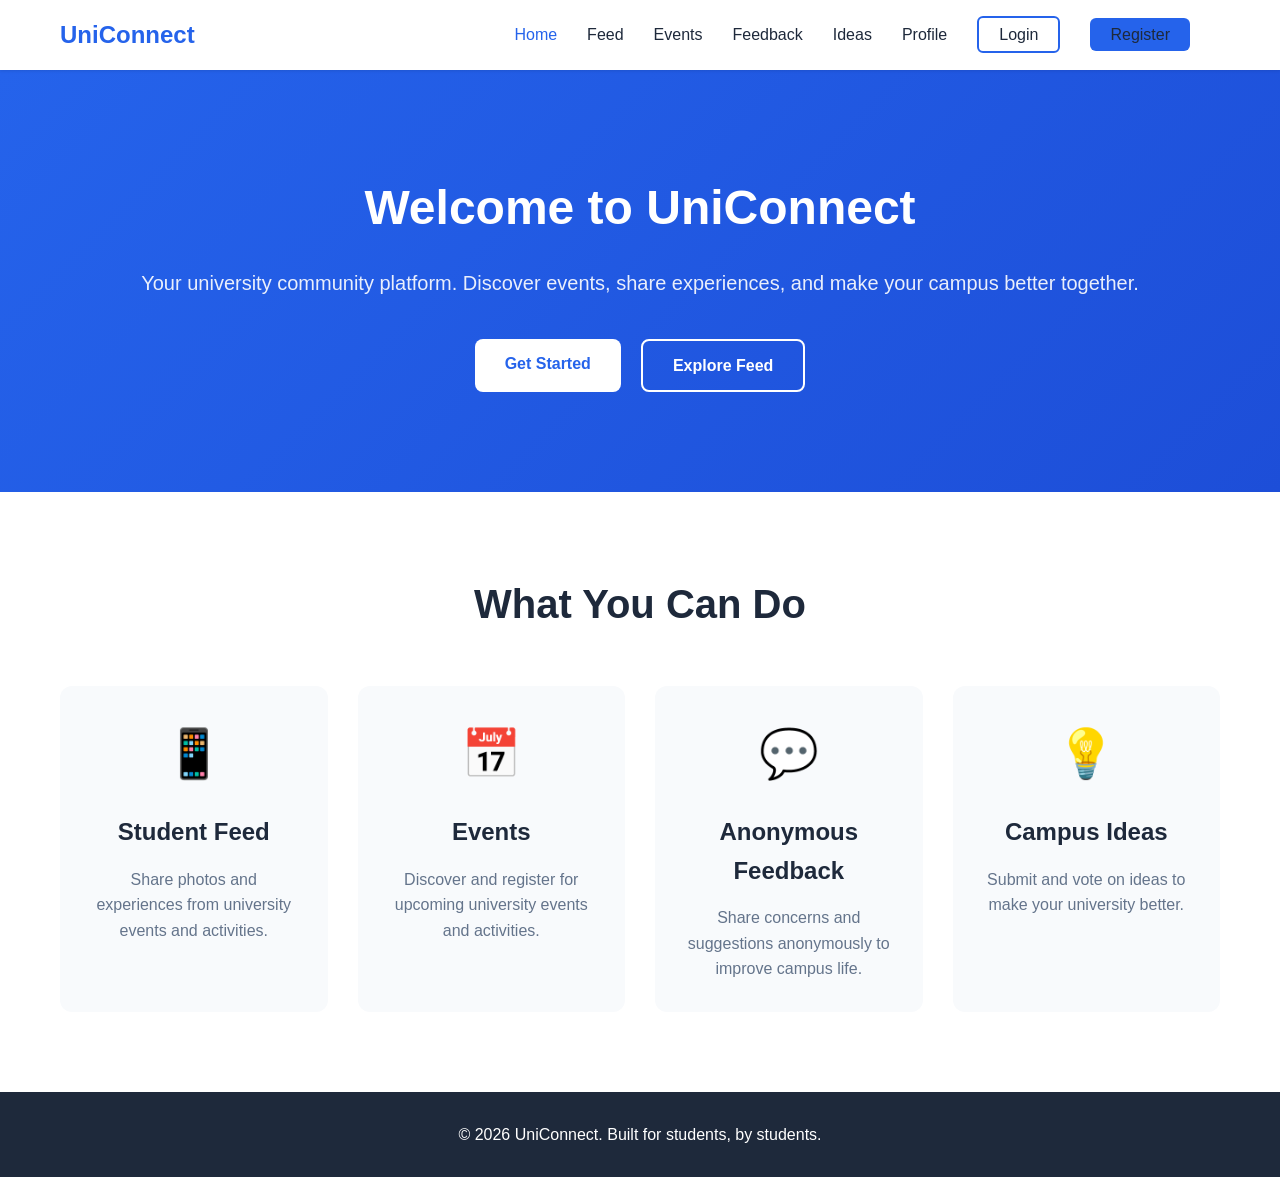
==== index.html @ 9210cec6 "university-community" ====
<!DOCTYPE html>
<html lang="en">
<head>
    <meta charset="UTF-8">
    <meta name="viewport" content="width=device-width, initial-scale=1.0">
    <title>UniConnect - University Community Platform</title>
    <link rel="stylesheet" href="css/style.css">
</head>
<body>
    <!-- Navigation -->
    <nav class="navbar">
        <div class="nav-container">
            <div class="nav-logo">
                <a href="index.html">UniConnect</a>
            </div>
            <ul class="nav-menu">
                <li><a href="index.html" class="active">Home</a></li>
                <li><a href="feed.html">Feed</a></li>
                <li><a href="events.html">Events</a></li>
                <li><a href="feedback.html">Feedback</a></li>
                <li><a href="ideas.html">Ideas</a></li>
                <li><a href="profile.html">Profile</a></li>
                <li><a href="login.html" class="btn-login" id="loginBtn">Login</a></li>
                <li><a href="register.html" class="btn-register" id="registerBtn">Register</a></li>
                <li><a href="logout.html" class="btn-login" id="logoutBtn" style="display: none;">Logout</a></li>
            </ul>
            <div class="hamburger">
                <span></span>
                <span></span>
                <span></span>
            </div>
        </div>
    </nav>

    <!-- Hero Section -->
    <section class="hero">
        <div class="hero-content">
            <h1>Welcome to UniConnect</h1>
            <p>Your university community platform. Discover events, share experiences, and make your campus better together.</p>
            <div class="hero-buttons">
                <a href="register.html" class="btn btn-primary" id="heroRegister">Get Started</a>
                <a href="feed.html" class="btn btn-secondary" id="heroFeed">Explore Feed</a>
            </div>
        </div>
    </section>

    <!-- Features Section -->
    <section class="features">
        <div class="container">
            <h2>What You Can Do</h2>
            <div class="features-grid">
                <div class="feature-card">
                    <div class="feature-icon">📱</div>
                    <h3>Student Feed</h3>
                    <p>Share photos and experiences from university events and activities.</p>
                </div>
                <div class="feature-card">
                    <div class="feature-icon">📅</div>
                    <h3>Events</h3>
                    <p>Discover and register for upcoming university events and activities.</p>
                </div>
                <div class="feature-card">
                    <div class="feature-icon">💬</div>
                    <h3>Anonymous Feedback</h3>
                    <p>Share concerns and suggestions anonymously to improve campus life.</p>
                </div>
                <div class="feature-card">
                    <div class="feature-icon">💡</div>
                    <h3>Campus Ideas</h3>
                    <p>Submit and vote on ideas to make your university better.</p>
                </div>
            </div>
        </div>
    </section>

    <!-- Footer -->
    <footer class="footer">
        <div class="container">
            <p>&copy; 2026 UniConnect. Built for students, by students.</p>
        </div>
    </footer>

    <script src="js/data.js"></script>
    <script src="js/main.js"></script>
    <script>
        // Check if user is logged in
        const currentUser = JSON.parse(localStorage.getItem('currentUser'));
        
        if (currentUser) {
            document.getElementById('loginBtn').style.display = 'none';
            document.getElementById('registerBtn').style.display = 'none';
            document.getElementById('logoutBtn').style.display = 'block';
            document.getElementById('heroRegister').textContent = 'Go to Feed';
            document.getElementById('heroRegister').href = 'feed.html';
        } else {
            document.getElementById('logoutBtn').style.display = 'none';
        }
    </script>
</body>
</html>
---- css/style.css ----
/* Reset and Base Styles */
* {
    margin: 0;
    padding: 0;
    box-sizing: border-box;
}

:root {
    --primary-color: #2563eb;
    --primary-dark: #1d4ed8;
    --secondary-color: #64748b;
    --accent-color: #f59e0b;
    --success-color: #10b981;
    --danger-color: #ef4444;
    --background: #f8fafc;
    --surface: #ffffff;
    --text-primary: #1e293b;
    --text-secondary: #64748b;
    --border: #e2e8f0;
    --shadow: 0 1px 3px rgba(0, 0, 0, 0.1);
    --shadow-lg: 0 10px 15px -3px rgba(0, 0, 0, 0.1);
}

body {
    font-family: -apple-system, BlinkMacSystemFont, 'Segoe UI', Roboto, 'Helvetica Neue', Arial, sans-serif;
    background-color: var(--background);
    color: var(--text-primary);
    line-height: 1.6;
}

.container {
    max-width: 1200px;
    margin: 0 auto;
    padding: 0 20px;
}

/* Navigation */
.navbar {
    background-color: var(--surface);
    box-shadow: var(--shadow);
    position: sticky;
    top: 0;
    z-index: 1000;
}

.nav-container {
    max-width: 1200px;
    margin: 0 auto;
    padding: 0 20px;
    display: flex;
    justify-content: space-between;
    align-items: center;
    height: 70px;
}

.nav-logo a {
    font-size: 1.5rem;
    font-weight: 700;
    color: var(--primary-color);
    text-decoration: none;
}

.nav-menu {
    display: flex;
    list-style: none;
    gap: 30px;
    align-items: center;
}

.nav-menu a {
    text-decoration: none;
    color: var(--text-primary);
    font-weight: 500;
    transition: color 0.3s;
}

.nav-menu a:hover,
.nav-menu a.active {
    color: var(--primary-color);
}

.btn-login,
.btn-register {
    padding: 8px 20px;
    border-radius: 6px;
    text-decoration: none;
    font-weight: 600;
    transition: all 0.3s;
}

.btn-login {
    color: var(--primary-color);
    border: 2px solid var(--primary-color);
}

.btn-login:hover {
    background-color: var(--primary-color);
    color: white;
}

.btn-register {
    background-color: var(--primary-color);
    color: white;
}

.btn-register:hover {
    background-color: var(--primary-dark);
}

.hamburger {
    display: none;
    flex-direction: column;
    cursor: pointer;
    gap: 5px;
}

.hamburger span {
    width: 25px;
    height: 3px;
    background-color: var(--text-primary);
    transition: 0.3s;
}

/* Hero Section */
.hero {
    background: linear-gradient(135deg, var(--primary-color) 0%, var(--primary-dark) 100%);
    color: white;
    padding: 100px 20px;
    text-align: center;
}

.hero-content h1 {
    font-size: 3rem;
    margin-bottom: 20px;
}

.hero-content p {
    font-size: 1.25rem;
    margin-bottom: 40px;
    opacity: 0.9;
}

.hero-buttons {
    display: flex;
    gap: 20px;
    justify-content: center;
}

.btn {
    padding: 12px 30px;
    border-radius: 8px;
    text-decoration: none;
    font-weight: 600;
    transition: all 0.3s;
    display: inline-block;
}

.btn-primary {
    background-color: white;
    color: var(--primary-color);
}

.btn-primary:hover {
    background-color: var(--accent-color);
    color: white;
}

.btn-secondary {
    background-color: transparent;
    color: white;
    border: 2px solid white;
}

.btn-secondary:hover {
    background-color: white;
    color: var(--primary-color);
}

/* Features Section */
.features {
    padding: 80px 20px;
    background-color: var(--surface);
}

.features h2 {
    text-align: center;
    font-size: 2.5rem;
    margin-bottom: 50px;
    color: var(--text-primary);
}

.features-grid {
    display: grid;
    grid-template-columns: repeat(auto-fit, minmax(250px, 1fr));
    gap: 30px;
    max-width: 1200px;
    margin: 0 auto;
}

.feature-card {
    background-color: var(--background);
    padding: 30px;
    border-radius: 12px;
    text-align: center;
    transition: transform 0.3s, box-shadow 0.3s;
}

.feature-card:hover {
    transform: translateY(-5px);
    box-shadow: var(--shadow-lg);
}

.feature-icon {
    font-size: 3rem;
    margin-bottom: 20px;
}

.feature-card h3 {
    font-size: 1.5rem;
    margin-bottom: 15px;
    color: var(--text-primary);
}

.feature-card p {
    color: var(--text-secondary);
}

/* Footer */
.footer {
    background-color: var(--text-primary);
    color: white;
    padding: 30px 20px;
    text-align: center;
}

/* Responsive Design */
@media (max-width: 768px) {
    .nav-menu {
        display: none;
        position: absolute;
        top: 70px;
        left: 0;
        right: 0;
        background-color: var(--surface);
        flex-direction: column;
        padding: 20px;
        box-shadow: var(--shadow-lg);
    }

    .nav-menu.active {
        display: flex;
    }

    .hamburger {
        display: flex;
    }

    .hero-content h1 {
        font-size: 2rem;
    }

    .hero-content p {
        font-size: 1rem;
    }

    .hero-buttons {
        flex-direction: column;
        align-items: center;
    }

    .features-grid {
        grid-template-columns: 1fr;
    }
}
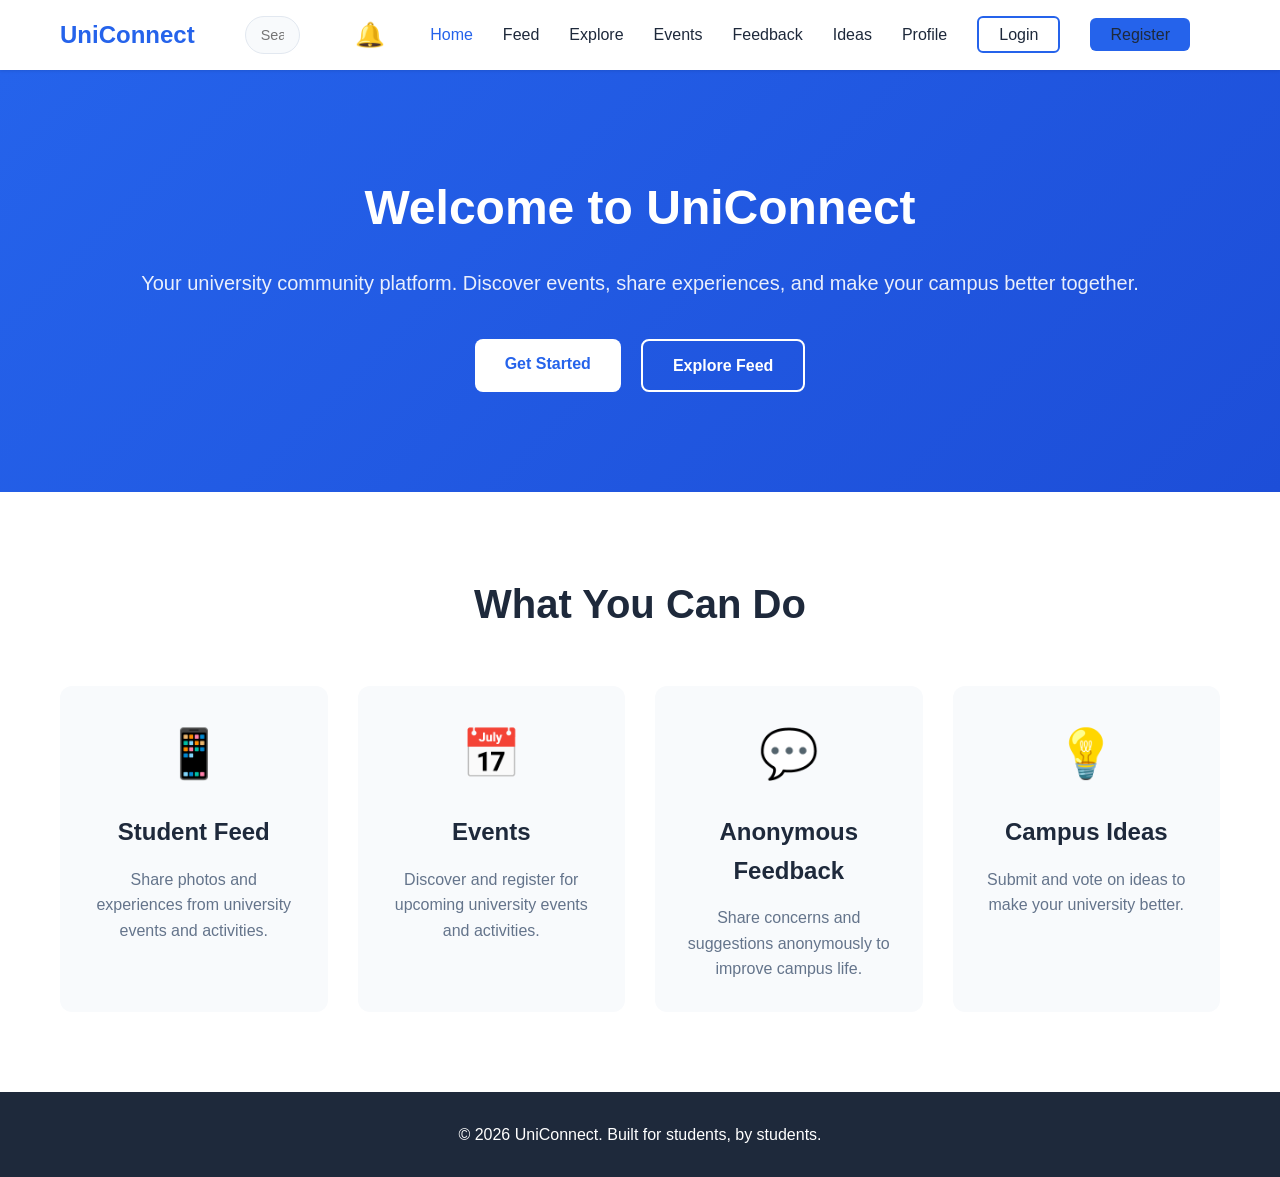
==== commit aa0844cf: "Update website" ====
--- a/index.html
+++ b/index.html
@@ -13,9 +13,27 @@
             <div class="nav-logo">
                 <a href="index.html">UniConnect</a>
             </div>
+            <div class="nav-search">
+                <input type="text" id="searchInput" placeholder="Search users, posts, hashtags..." onkeyup="handleSearch(event)">
+                <div id="searchResults" class="search-results"></div>
+            </div>
+            <div class="nav-notifications">
+                <button class="notification-btn" onclick="toggleNotifications()">
+                    🔔
+                    <span class="notification-badge" id="notificationBadge"></span>
+                </button>
+                <div class="notifications-panel" id="notificationsPanel">
+                    <div class="notifications-header">
+                        <h3>Notifications</h3>
+                        <button class="mark-read-btn" onclick="markAllRead()">Mark all as read</button>
+                    </div>
+                    <div class="notifications-list" id="notificationsList"></div>
+                </div>
+            </div>
             <ul class="nav-menu">
                 <li><a href="index.html" class="active">Home</a></li>
                 <li><a href="feed.html">Feed</a></li>
+                <li><a href="explore.html">Explore</a></li>
                 <li><a href="events.html">Events</a></li>
                 <li><a href="feedback.html">Feedback</a></li>
                 <li><a href="ideas.html">Ideas</a></li>
--- a/css/style.css
+++ b/css/style.css
@@ -51,6 +51,7 @@
     justify-content: space-between;
     align-items: center;
     height: 70px;
+    gap: 20px;
 }
 
 .nav-logo a {
@@ -58,6 +59,210 @@
     font-weight: 700;
     color: var(--primary-color);
     text-decoration: none;
+}
+
+.nav-search {
+    flex: 1;
+    max-width: 400px;
+    margin: 0 30px;
+    position: relative;
+}
+
+.nav-search input {
+    width: 100%;
+    padding: 10px 15px;
+    border: 1px solid var(--border);
+    border-radius: 20px;
+    font-size: 0.9rem;
+    background: var(--background);
+}
+
+.nav-search input:focus {
+    outline: none;
+    border-color: var(--primary-color);
+}
+
+.search-results {
+    position: absolute;
+    top: 100%;
+    left: 0;
+    right: 0;
+    background: var(--surface);
+    border-radius: 8px;
+    box-shadow: var(--shadow-lg);
+    margin-top: 5px;
+    max-height: 400px;
+    overflow-y: auto;
+    display: none;
+    z-index: 100;
+}
+
+.search-results.active {
+    display: block;
+}
+
+.search-result-item {
+    padding: 12px 15px;
+    cursor: pointer;
+    transition: background-color 0.2s;
+    border-bottom: 1px solid var(--border);
+}
+
+.search-result-item:hover {
+    background-color: var(--background);
+}
+
+.search-result-item:last-child {
+    border-bottom: none;
+}
+
+.search-result-type {
+    font-size: 0.75rem;
+    color: var(--text-secondary);
+    margin-bottom: 3px;
+}
+
+.search-result-name {
+    font-weight: 600;
+    color: var(--text-primary);
+}
+
+.search-result-details {
+    font-size: 0.85rem;
+    color: var(--text-secondary);
+    margin-top: 3px;
+}
+
+.no-search-results {
+    padding: 20px;
+    text-align: center;
+    color: var(--text-secondary);
+}
+
+/* Notifications */
+.nav-notifications {
+    position: relative;
+    margin-right: 20px;
+}
+
+.notification-btn {
+    background: none;
+    border: none;
+    font-size: 1.5rem;
+    cursor: pointer;
+    position: relative;
+    padding: 5px;
+}
+
+.notification-badge {
+    position: absolute;
+    top: -5px;
+    right: -5px;
+    background: var(--danger-color);
+    color: white;
+    font-size: 0.7rem;
+    padding: 2px 6px;
+    border-radius: 10px;
+    min-width: 18px;
+    text-align: center;
+    display: none;
+}
+
+.notification-badge.active {
+    display: block;
+}
+
+.notifications-panel {
+    position: absolute;
+    top: 100%;
+    right: 0;
+    width: 350px;
+    max-height: 500px;
+    background: var(--surface);
+    border-radius: 8px;
+    box-shadow: var(--shadow-lg);
+    margin-top: 10px;
+    display: none;
+    z-index: 100;
+    overflow: hidden;
+}
+
+.notifications-panel.active {
+    display: block;
+}
+
+.notifications-header {
+    padding: 15px;
+    border-bottom: 1px solid var(--border);
+    display: flex;
+    justify-content: space-between;
+    align-items: center;
+}
+
+.notifications-header h3 {
+    margin: 0;
+    font-size: 1rem;
+    color: var(--text-primary);
+}
+
+.mark-read-btn {
+    background: none;
+    border: none;
+    color: var(--primary-color);
+    cursor: pointer;
+    font-size: 0.85rem;
+    font-weight: 500;
+}
+
+.mark-read-btn:hover {
+    text-decoration: underline;
+}
+
+.notifications-list {
+    max-height: 400px;
+    overflow-y: auto;
+}
+
+.notification-item {
+    padding: 15px;
+    border-bottom: 1px solid var(--border);
+    cursor: pointer;
+    transition: background-color 0.2s;
+}
+
+.notification-item:hover {
+    background-color: var(--background);
+}
+
+.notification-item.unread {
+    background-color: rgba(37, 99, 235, 0.05);
+}
+
+.notification-icon {
+    font-size: 1.2rem;
+    margin-right: 10px;
+}
+
+.notification-content {
+    flex: 1;
+}
+
+.notification-text {
+    color: var(--text-primary);
+    font-size: 0.9rem;
+    line-height: 1.4;
+}
+
+.notification-time {
+    color: var(--text-secondary);
+    font-size: 0.75rem;
+    margin-top: 5px;
+}
+
+.no-notifications {
+    padding: 30px;
+    text-align: center;
+    color: var(--text-secondary);
 }
 
 .nav-menu {
@@ -235,6 +440,14 @@
 
 /* Responsive Design */
 @media (max-width: 768px) {
+    .nav-search {
+        display: none;
+    }
+
+    .nav-notifications {
+        margin-right: 10px;
+    }
+
     .nav-menu {
         display: none;
         position: absolute;
@@ -271,4 +484,32 @@
     .features-grid {
         grid-template-columns: 1fr;
     }
-}
+
+    .notifications-panel {
+        width: 300px;
+        right: -10px;
+    }
+
+    .nav-container {
+        gap: 10px;
+    }
+}
+
+@media (max-width: 480px) {
+    .nav-logo a {
+        font-size: 1.2rem;
+    }
+
+    .notification-btn {
+        font-size: 1.2rem;
+    }
+
+    .hero-content h1 {
+        font-size: 1.5rem;
+    }
+
+    .btn {
+        padding: 10px 20px;
+        font-size: 0.9rem;
+    }
+}
